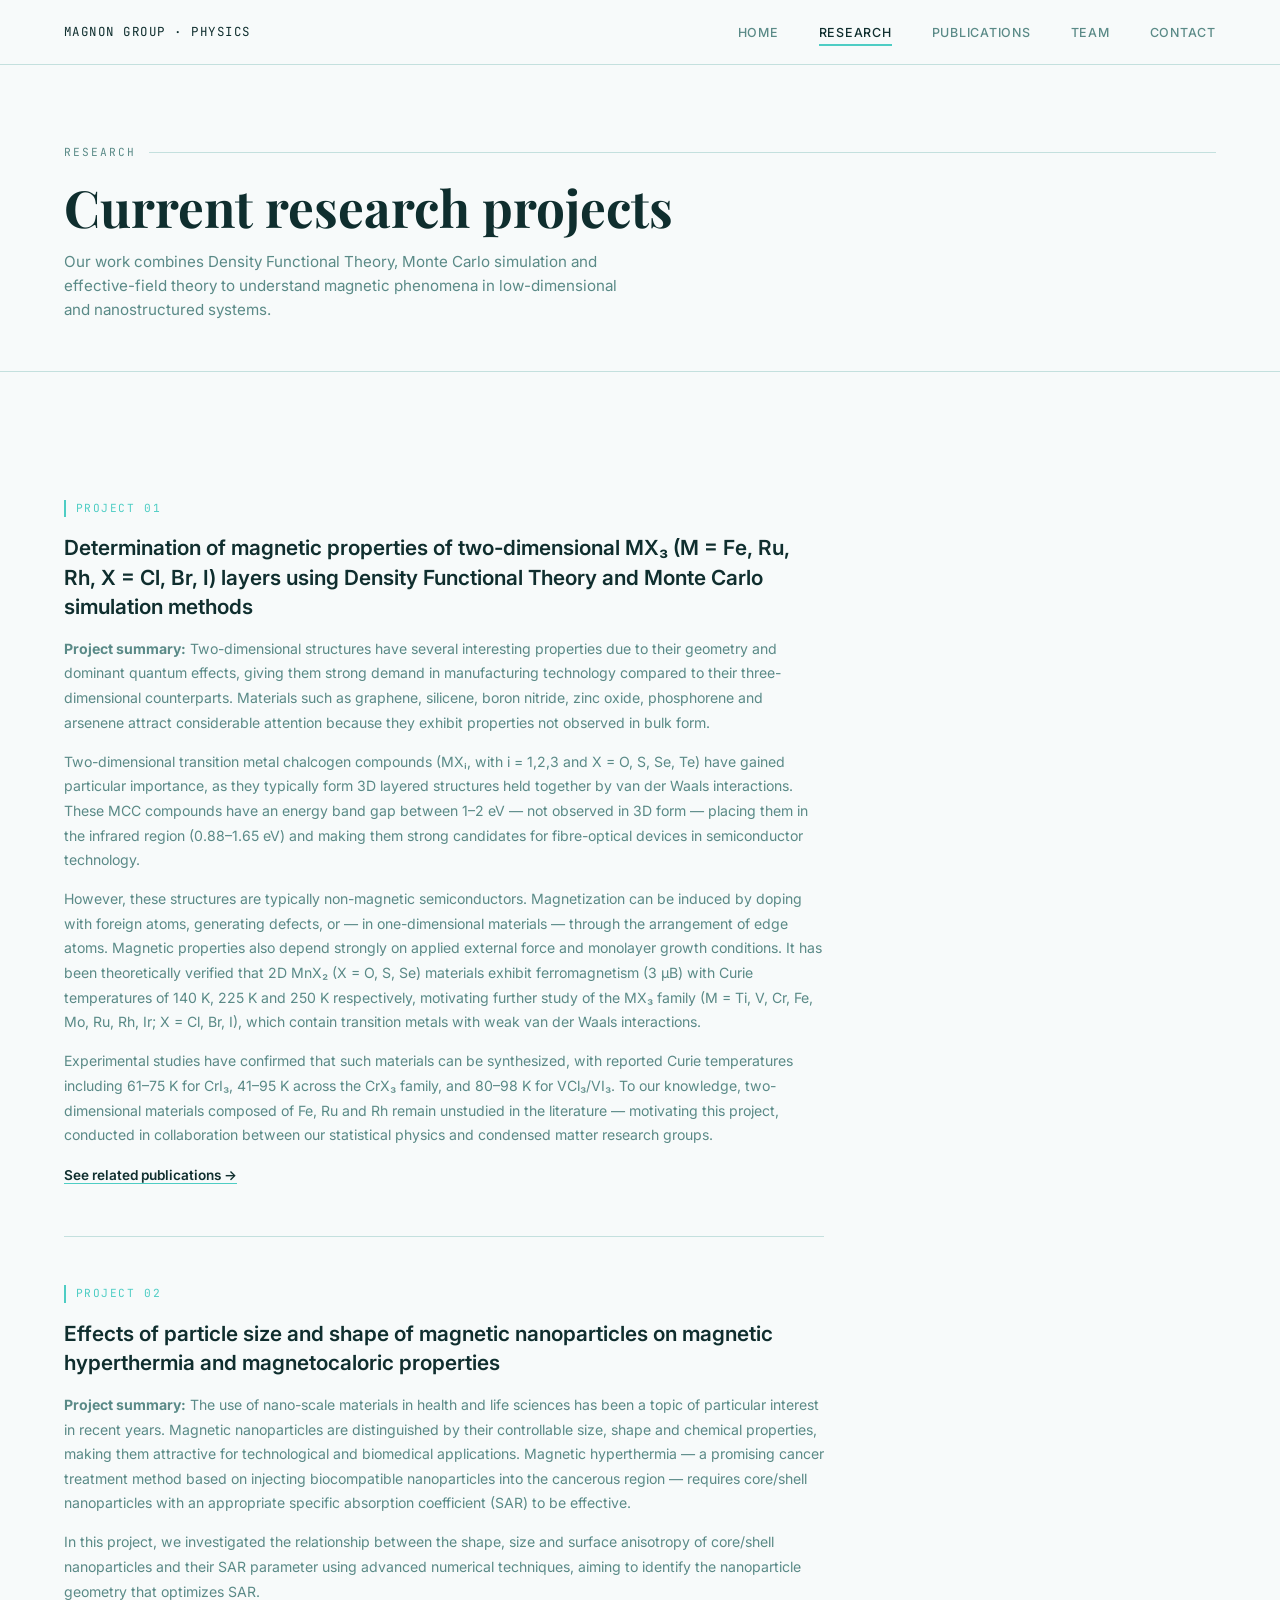
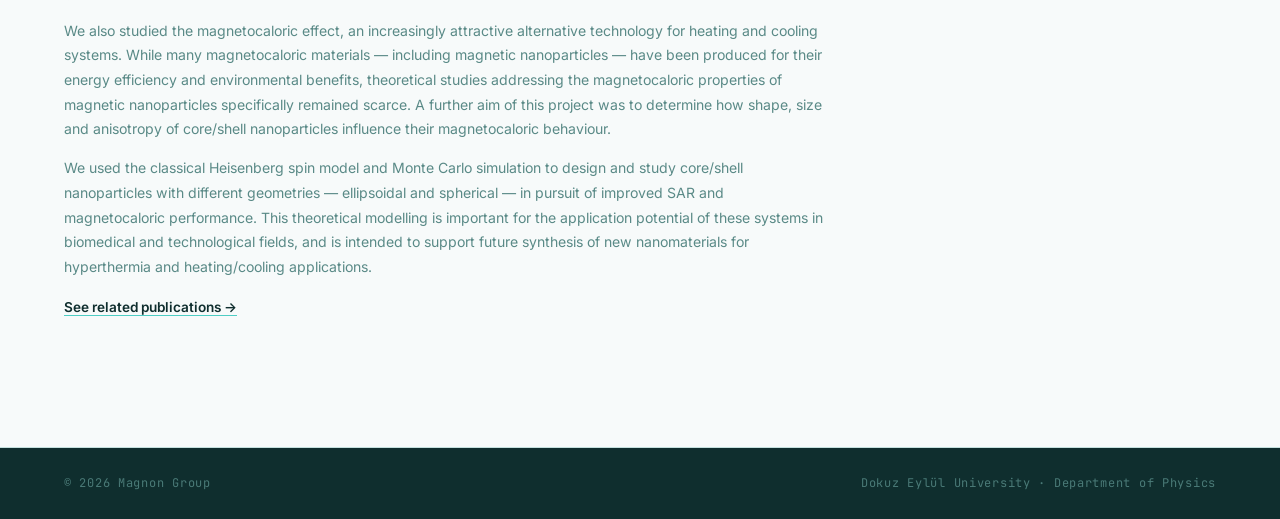
==== research.html @ 176b73c7 "Add files via upload" ====
<!DOCTYPE html>
<html lang="en">
<head>
<meta charset="UTF-8">
<meta name="viewport" content="width=device-width, initial-scale=1.0">
<title>Research — Magnon Group</title>
<link href="https://fonts.googleapis.com/css2?family=Playfair+Display:ital,wght@0,400;0,700;1,400&family=Inter:wght@300;400;500;600&family=JetBrains+Mono:wght@400;500&display=swap" rel="stylesheet">
<link rel="stylesheet" href="shared.css">
</head>
<body>

<nav>
  <a class="nav-logo" href="index.html">Magnon Group · Physics</a>
  <ul class="nav-links">
    <li><a href="index.html">Home</a></li>
    <li><a href="research.html" class="active">Research</a></li>
    <li><a href="publications.html">Publications</a></li>
    <li><a href="index.html#team">Team</a></li>
    <li><a href="index.html#contact">Contact</a></li>
  </ul>
</nav>

<div class="page-header">
  <div class="eyebrow">Research</div>
  <h1>Current research projects</h1>
  <p>Our work combines Density Functional Theory, Monte Carlo simulation and effective-field theory to understand magnetic phenomena in low-dimensional and nanostructured systems.</p>
</div>

<section>
  <div class="project">
    <div>
      <div class="project-tag">Project 01</div>
      <h3>Determination of magnetic properties of two-dimensional MX₃ (M = Fe, Ru, Rh, X = Cl, Br, I) layers using Density Functional Theory and Monte Carlo simulation methods</h3>
      <p><strong>Project summary:</strong> Two-dimensional structures have several interesting properties due to their geometry and dominant quantum effects, giving them strong demand in manufacturing technology compared to their three-dimensional counterparts. Materials such as graphene, silicene, boron nitride, zinc oxide, phosphorene and arsenene attract considerable attention because they exhibit properties not observed in bulk form.</p>
      <p>Two-dimensional transition metal chalcogen compounds (MXᵢ, with i = 1,2,3 and X = O, S, Se, Te) have gained particular importance, as they typically form 3D layered structures held together by van der Waals interactions. These MCC compounds have an energy band gap between 1–2 eV — not observed in 3D form — placing them in the infrared region (0.88–1.65 eV) and making them strong candidates for fibre-optical devices in semiconductor technology.</p>
      <p>However, these structures are typically non-magnetic semiconductors. Magnetization can be induced by doping with foreign atoms, generating defects, or — in one-dimensional materials — through the arrangement of edge atoms. Magnetic properties also depend strongly on applied external force and monolayer growth conditions. It has been theoretically verified that 2D MnX₂ (X = O, S, Se) materials exhibit ferromagnetism (3 µB) with Curie temperatures of 140 K, 225 K and 250 K respectively, motivating further study of the MX₃ family (M = Ti, V, Cr, Fe, Mo, Ru, Rh, Ir; X = Cl, Br, I), which contain transition metals with weak van der Waals interactions.</p>
      <p>Experimental studies have confirmed that such materials can be synthesized, with reported Curie temperatures including 61–75 K for CrI₃, 41–95 K across the CrX₃ family, and 80–98 K for VCl₃/VI₃. To our knowledge, two-dimensional materials composed of Fe, Ru and Rh remain unstudied in the literature — motivating this project, conducted in collaboration between our statistical physics and condensed matter research groups.</p>
      <a href="publications.html">See related publications →</a>
    </div>
  </div>

  <div class="project">
    <div>
      <div class="project-tag">Project 02</div>
      <h3>Effects of particle size and shape of magnetic nanoparticles on magnetic hyperthermia and magnetocaloric properties</h3>
      <p><strong>Project summary:</strong> The use of nano-scale materials in health and life sciences has been a topic of particular interest in recent years. Magnetic nanoparticles are distinguished by their controllable size, shape and chemical properties, making them attractive for technological and biomedical applications. Magnetic hyperthermia — a promising cancer treatment method based on injecting biocompatible nanoparticles into the cancerous region — requires core/shell nanoparticles with an appropriate specific absorption coefficient (SAR) to be effective.</p>
      <p>In this project, we investigated the relationship between the shape, size and surface anisotropy of core/shell nanoparticles and their SAR parameter using advanced numerical techniques, aiming to identify the nanoparticle geometry that optimizes SAR.</p>
      <p>We also studied the magnetocaloric effect, an increasingly attractive alternative technology for heating and cooling systems. While many magnetocaloric materials — including magnetic nanoparticles — have been produced for their energy efficiency and environmental benefits, theoretical studies addressing the magnetocaloric properties of magnetic nanoparticles specifically remained scarce. A further aim of this project was to determine how shape, size and anisotropy of core/shell nanoparticles influence their magnetocaloric behaviour.</p>
      <p>We used the classical Heisenberg spin model and Monte Carlo simulation to design and study core/shell nanoparticles with different geometries — ellipsoidal and spherical — in pursuit of improved SAR and magnetocaloric performance. This theoretical modelling is important for the application potential of these systems in biomedical and technological fields, and is intended to support future synthesis of new nanomaterials for hyperthermia and heating/cooling applications.</p>
      <a href="publications.html">See related publications →</a>
    </div>
  </div>

  <!-- [EDIT] Add more .project blocks here for additional projects -->
</section>

<footer>
  <span>© 2026 Magnon Group</span>
  <span>Dokuz Eylül University · Department of Physics</span>
</footer>

</body>
</html>
---- shared.css ----
:root {
  --black:  #0F2E2E;
  --white:  #F7FAFA;
  --gray1:  #E8F5F4;
  --teal:   #4ECDC4;
  --gray3:  #5A8A87;
  --rule:   #C4E0DE;
}
*, *::before, *::after { box-sizing: border-box; margin: 0; padding: 0; }
html { scroll-behavior: smooth; }
body { font-family: 'Inter', sans-serif; background: var(--white); color: var(--black); line-height: 1.6; }

nav {
  position: fixed; top: 0; left: 0; right: 0; z-index: 100;
  display: flex; align-items: center; justify-content: space-between;
  padding: 1.2rem 4rem;
  background: var(--white);
  border-bottom: 1px solid var(--rule);
}
.nav-logo { font-family: 'JetBrains Mono', monospace; font-size: 0.78rem; letter-spacing: 0.12em; text-transform: uppercase; color: var(--black); text-decoration: none; }
.nav-links { display: flex; gap: 2.5rem; list-style: none; }
.nav-links a { font-size: 0.78rem; font-weight: 500; letter-spacing: 0.06em; color: var(--gray3); text-decoration: none; text-transform: uppercase; transition: color 0.15s; }
.nav-links a:hover, .nav-links a.active { color: var(--black); }
.nav-links a.active { border-bottom: 2px solid var(--teal); padding-bottom: 4px; }

/* Page header (for non-hero pages) */
.page-header { padding: 9rem 4rem 3rem; border-bottom: 1px solid var(--rule); }
.page-header .eyebrow { margin-bottom: 1rem; }
.page-header h1 { font-family: 'Playfair Display', serif; font-size: clamp(2.2rem, 4vw, 3.2rem); line-height: 1.15; margin-bottom: 0.8rem; }
.page-header p { color: var(--gray3); font-size: 0.95rem; max-width: 560px; }

/* Hero (index only) */
.hero { min-height: 70vh; display: grid; grid-template-rows: 1fr auto; padding: 0 4rem; background: var(--white); border-bottom: 1px solid var(--rule); }
.hero-main { display: flex; align-items: flex-start; padding-top: 8.5rem; padding-bottom: 2rem; flex-wrap: wrap; gap: 2rem; }
.hero-headline { font-family: 'Playfair Display', serif; font-size: clamp(2.6rem, 5.2vw, 5rem); line-height: 1.1; letter-spacing: -0.02em; max-width: 850px; }
.hero-headline em { font-style: italic; color: var(--black); }
.hero-aside { margin-left: auto; padding-left: 3rem; padding-bottom: 0.6rem; max-width: 300px; }
.hero-aside p { font-size: 0.88rem; color: var(--gray3); line-height: 1.75; margin-bottom: 1.4rem; }
.hero-link { font-size: 0.8rem; font-weight: 600; text-decoration: none; color: var(--black); letter-spacing: 0.06em; text-transform: uppercase; border-bottom: 1px solid var(--black); padding-bottom: 2px; }
.hero-bar { display: grid; grid-template-columns: repeat(4, 1fr); border-top: 1px solid var(--rule); }
.hero-stat { padding: 1.6rem 0; border-right: 1px solid var(--rule); text-align: center; }
.hero-stat:last-child { border-right: none; }
.stat-n { font-family: 'Playfair Display', serif; font-size: 2.4rem; line-height: 1; margin-bottom: 0.3rem; color: var(--black); }
.stat-l { font-size: 0.72rem; color: var(--gray3); text-transform: uppercase; letter-spacing: 0.1em; }

section { padding: 5rem 4rem; border-bottom: 1px solid var(--rule); }
.eyebrow { font-family: 'JetBrains Mono', monospace; font-size: 0.7rem; letter-spacing: 0.18em; text-transform: uppercase; color: var(--gray3); margin-bottom: 2.2rem; display: flex; align-items: center; gap: 0.8rem; }
.eyebrow::after { content: ''; flex: 1; height: 1px; background: var(--rule); }
h2.title { font-family: 'Playfair Display', serif; font-size: clamp(1.8rem, 3vw, 2.6rem); line-height: 1.2; margin-bottom: 1rem; }
.sub { color: var(--gray3); font-size: 0.92rem; max-width: 560px; }

/* Research grid */
.research-grid { display: grid; grid-template-columns: repeat(4, 1fr); margin-top: 2.5rem; border: 1px solid var(--rule); }
.research-grid .rc:nth-child(3) { border-right: none; }
.research-grid .rc:nth-child(4),
.research-grid .rc:nth-child(5),
.research-grid .rc:nth-child(6) { border-bottom: none; }
.research-grid .rc:not(:nth-last-child(-n+3)) { border-bottom: 1px solid var(--rule); }
.rc { padding: 2rem 1.8rem; border-right: 1px solid var(--rule); transition: background 0.2s; }
.rc:last-child { border-right: none; }
.rc:hover { background: var(--gray1); }
.rc-num { font-family: 'JetBrains Mono', monospace; font-size: 0.65rem; color: var(--rule); letter-spacing: 0.1em; margin-bottom: 1.4rem; }
.rc h3 { font-size: 1rem; font-weight: 600; margin-bottom: 0.6rem; }
.rc p { font-size: 0.83rem; color: var(--gray3); line-height: 1.65; }

/* Project block (research.html) */
.project { padding: 3rem 0; border-bottom: 1px solid var(--rule); max-width: 760px; }
.project:last-child { border-bottom: none; }
.project-tag { font-family: 'JetBrains Mono', monospace; font-size: 0.7rem; letter-spacing: 0.14em; text-transform: uppercase; color: var(--teal); border-left: 2px solid var(--teal); padding-left: 0.6rem; margin-bottom: 1rem; }
.project h3 { font-size: 1.3rem; font-weight: 600; margin-bottom: 1rem; line-height: 1.4; }
.project p { font-size: 0.88rem; color: var(--gray3); line-height: 1.75; margin-bottom: 0.9rem; }
.project a { color: var(--black); border-bottom: 1px solid var(--teal); text-decoration: none; font-weight: 600; font-size: 0.85rem; }

/* Publications */
.publications { background: var(--black); color: var(--white); }
.publications .eyebrow { color: var(--gray2, #4ECDC4); }
.publications .eyebrow::after { background: #1A4A48; }
.publications h2.title { color: var(--white); }
.pub-list { margin-top: 2.5rem; }
.pub-item { display: grid; grid-template-columns: 56px 1fr auto; gap: 1.5rem; align-items: start; padding: 1.5rem 0; border-bottom: 1px solid #1A4A48; }
.pub-item:first-child { border-top: 1px solid #1A4A48; }
.pub-yr { font-family: 'JetBrains Mono', monospace; font-size: 0.72rem; color: #3D8C88; padding-top: 0.25rem; }
.pub-t { font-size: 0.92rem; font-weight: 500; margin-bottom: 0.35rem; color: var(--white); line-height: 1.5; }
.pub-a { font-size: 0.78rem; color: #4A7A77; margin-bottom: 0.4rem; }
.pub-links a { font-size: 0.72rem; color: var(--teal); text-decoration: none; margin-right: 1rem; }
.pub-links a:hover { text-decoration: underline; }
.pub-j { font-size: 0.7rem; font-weight: 600; letter-spacing: 0.04em; color: var(--black); background: var(--white); padding: 0.25rem 0.7rem; white-space: nowrap; align-self: center; text-align: center; }

.more-pubs { margin-top: 2.5rem; padding-top: 2rem; border-top: 1px solid #1A4A48; text-align: center; }
.more-pubs a { display: inline-block; color: var(--teal); text-decoration: none; font-size: 0.85rem; font-weight: 600; border: 1px solid var(--teal); padding: 0.7rem 1.8rem; letter-spacing: 0.04em; }
.more-pubs a:hover { background: rgba(78,205,196,0.1); }

/* Team */
.team-layout { display: grid; grid-template-columns: 260px 1fr; gap: 4rem; margin-top: 2.5rem; align-items: start; }
.team-intro p { font-size: 0.88rem; color: var(--gray3); line-height: 1.75; margin-bottom: 1rem; }
.team-grid { display: grid; grid-template-columns: repeat(3, 1fr); gap: 0; border: 1px solid var(--rule); }
.mc { padding: 1.6rem; border-right: 1px solid var(--rule); border-bottom: 1px solid var(--rule); transition: background 0.15s; }
.mc:hover { background: var(--gray1); }
.mc:nth-child(3n) { border-right: none; }
.mc-initial { width: 44px; height: 44px; border-radius: 50%; background: var(--black); color: var(--white); display: flex; align-items: center; justify-content: center; font-family: 'Playfair Display', serif; font-size: 1.1rem; margin-bottom: 0.9rem; }
.mc-name { font-size: 0.9rem; font-weight: 600; margin-bottom: 0.2rem; }
.mc-role { font-size: 0.75rem; color: var(--gray3); }

/* News */
.news { background: var(--gray1); }
.news-grid { display: grid; grid-template-columns: repeat(3, 1fr); gap: 0; margin-top: 2.5rem; border: 1px solid var(--rule); }
.nc { padding: 2rem; border-right: 1px solid var(--rule); transition: background 0.15s; }
.nc:last-child { border-right: none; }
.nc:hover { background: var(--white); }
.nc-date { font-family: 'JetBrains Mono', monospace; font-size: 0.68rem; color: var(--gray3); letter-spacing: 0.1em; margin-bottom: 0.8rem; }
.nc h3 { font-size: 1rem; font-weight: 600; line-height: 1.4; margin-bottom: 0.6rem; }
.nc p { font-size: 0.83rem; color: var(--gray3); line-height: 1.6; }
.nc-tag { display: inline-block; margin-top: 1rem; font-size: 0.68rem; letter-spacing: 0.08em; text-transform: uppercase; border: 1px solid var(--rule); padding: 0.2rem 0.6rem; }

/* Contact */
.contact-layout { display: grid; grid-template-columns: 1fr 1fr; gap: 5rem; align-items: start; }
.contact-details { margin-top: 2rem; }
.cd-row { display: flex; gap: 1.5rem; padding: 1rem 0; border-bottom: 1px solid var(--rule); font-size: 0.88rem; }
.cd-label { font-family: 'JetBrains Mono', monospace; font-size: 0.7rem; color: var(--gray3); text-transform: uppercase; letter-spacing: 0.08em; min-width: 80px; padding-top: 0.1rem; }
.contact-form { margin-top: 2rem; }
.fg { margin-bottom: 1.2rem; }
.fg label { display: block; font-size: 0.72rem; font-weight: 600; letter-spacing: 0.08em; text-transform: uppercase; color: var(--gray3); margin-bottom: 0.4rem; }
.fg input, .fg textarea { width: 100%; padding: 0.75rem 0; border: none; border-bottom: 1px solid var(--rule); background: transparent; font-family: 'Inter', sans-serif; font-size: 0.9rem; color: var(--black); transition: border-color 0.2s; outline: none; }
.fg input:focus, .fg textarea:focus { border-bottom-color: var(--teal); }
.fg textarea { height: 100px; resize: none; }
.btn-send { margin-top: 1rem; background: var(--black); color: var(--white); border: none; padding: 0.85rem 2.5rem; font-family: 'Inter', sans-serif; font-size: 0.82rem; font-weight: 600; letter-spacing: 0.06em; text-transform: uppercase; cursor: pointer; transition: background 0.15s; }
.btn-send:hover { background: #1A4A48; }

footer { background: var(--black); color: #3D7A77; display: flex; align-items: center; justify-content: space-between; padding: 1.6rem 4rem; font-size: 0.75rem; font-family: 'JetBrains Mono', monospace; letter-spacing: 0.06em; }
footer span { color: #4A7A77; }

@media (max-width: 900px) {
  nav { padding: 1rem 1.5rem; }
  .nav-links { display: none; }
  section, .page-header { padding: 4rem 1.5rem; }
  .page-header { padding-top: 6.5rem; }
  .hero { padding: 0 1.5rem; }
  .hero-main { flex-direction: column; align-items: flex-start; gap: 2rem; padding-top: 6rem; }
  .hero-aside { margin-left: 0; padding-left: 0; max-width: 100%; }
  .hero-bar { grid-template-columns: repeat(2,1fr); }
  .research-grid { grid-template-columns: 1fr 1fr; }
  .rc { border-bottom: 1px solid var(--rule); }
  .team-layout { grid-template-columns: 1fr; }
  .team-grid { grid-template-columns: 1fr 1fr; }
  .news-grid { grid-template-columns: 1fr; }
  .nc { border-right: none; border-bottom: 1px solid var(--rule); }
  .contact-layout { grid-template-columns: 1fr; gap: 2rem; }
  footer { flex-direction: column; gap: 0.5rem; padding: 1.5rem; }
  .pub-item { grid-template-columns: 40px 1fr; }
  .pub-j { display: none; }
}
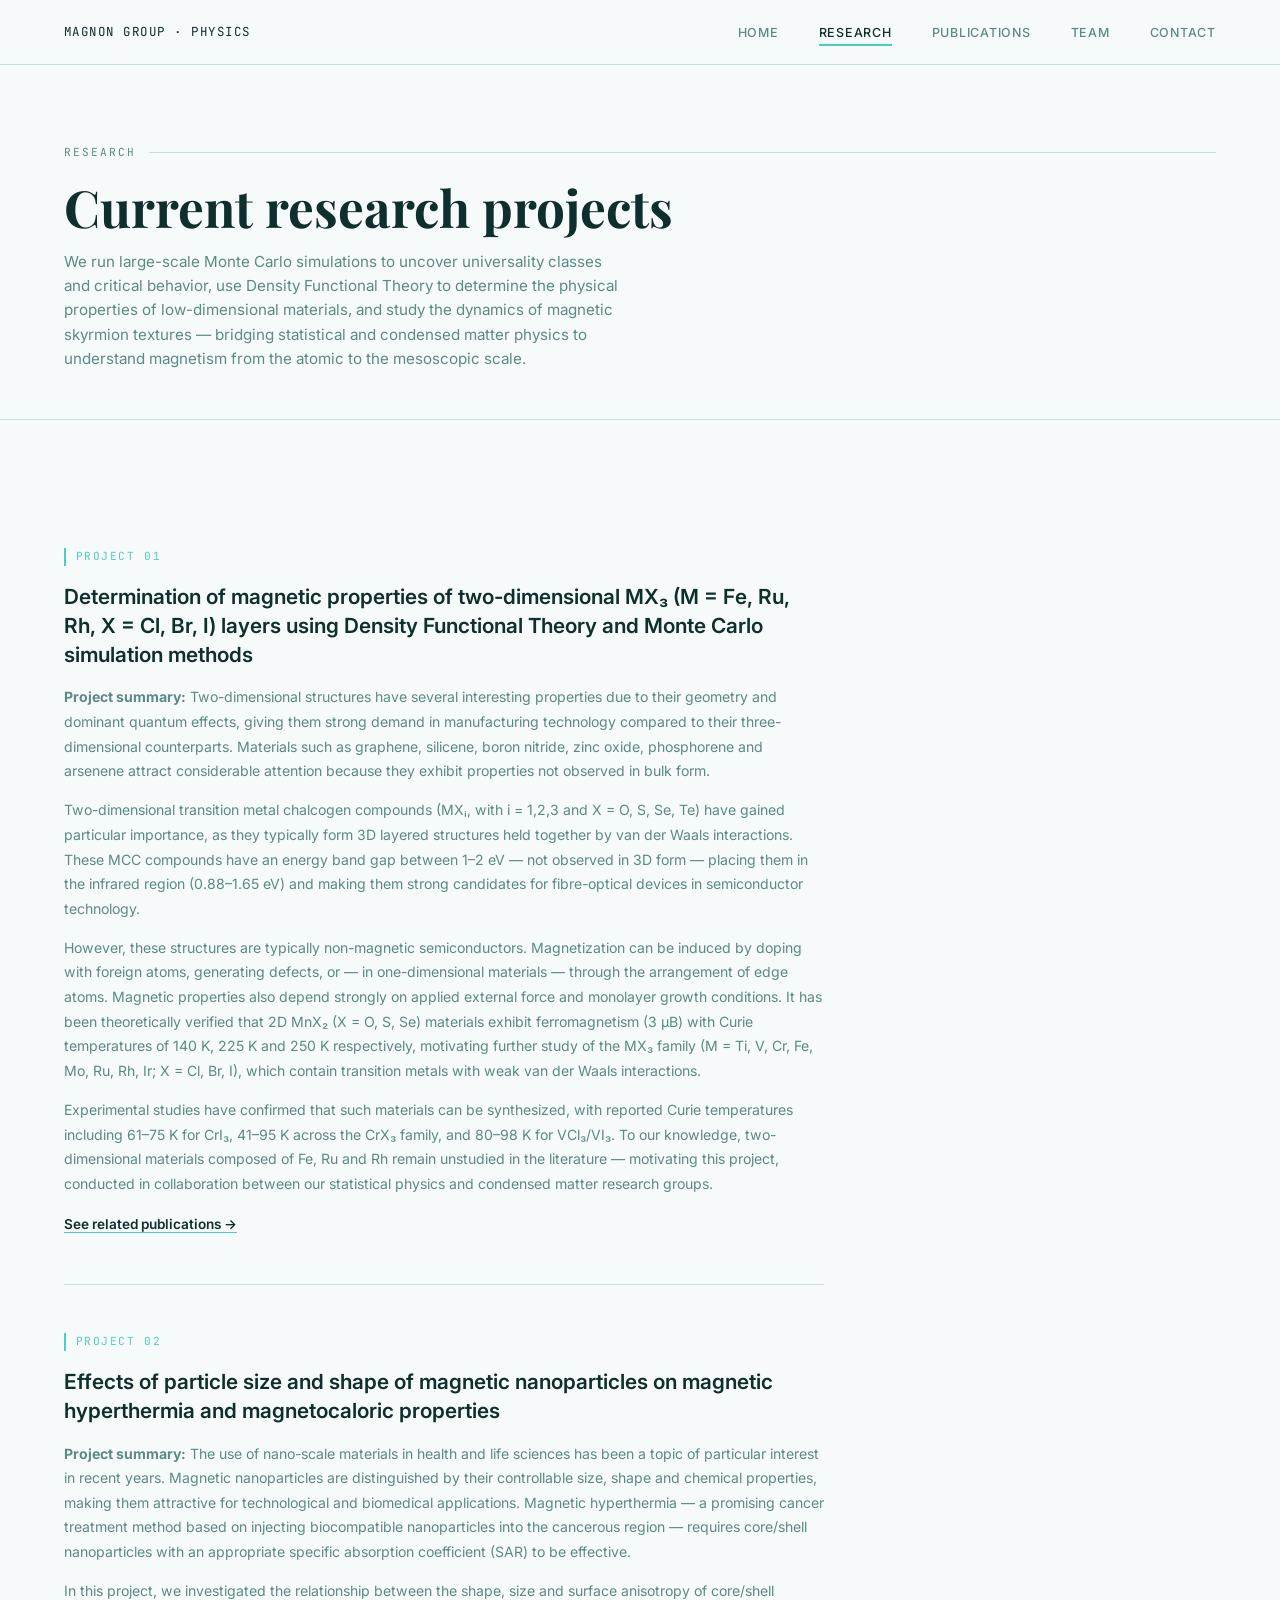
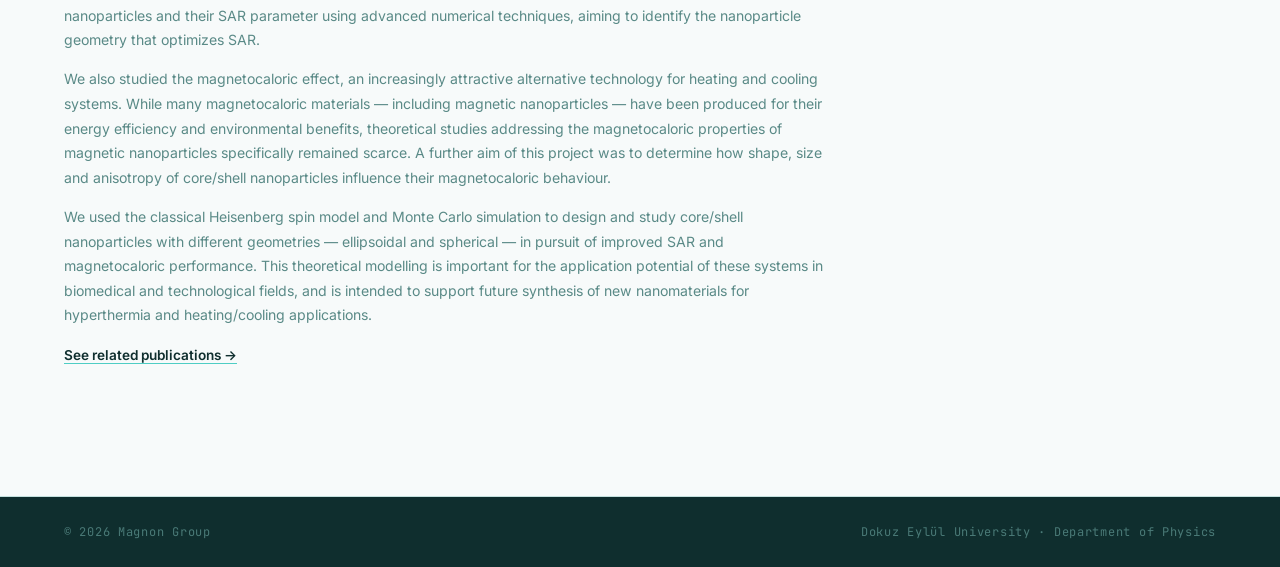
==== commit 644d49e3: "Add files via upload" ====
--- a/research.html
+++ b/research.html
@@ -23,7 +23,7 @@
 <div class="page-header">
   <div class="eyebrow">Research</div>
   <h1>Current research projects</h1>
-  <p>Our work combines Density Functional Theory, Monte Carlo simulation and effective-field theory to understand magnetic phenomena in low-dimensional and nanostructured systems.</p>
+  <p>We run large-scale Monte Carlo simulations to uncover universality classes and critical behavior, use Density Functional Theory to determine the physical properties of low-dimensional materials, and study the dynamics of magnetic skyrmion textures — bridging statistical and condensed matter physics to understand magnetism from the atomic to the mesoscopic scale.</p>
 </div>
 
 <section>
